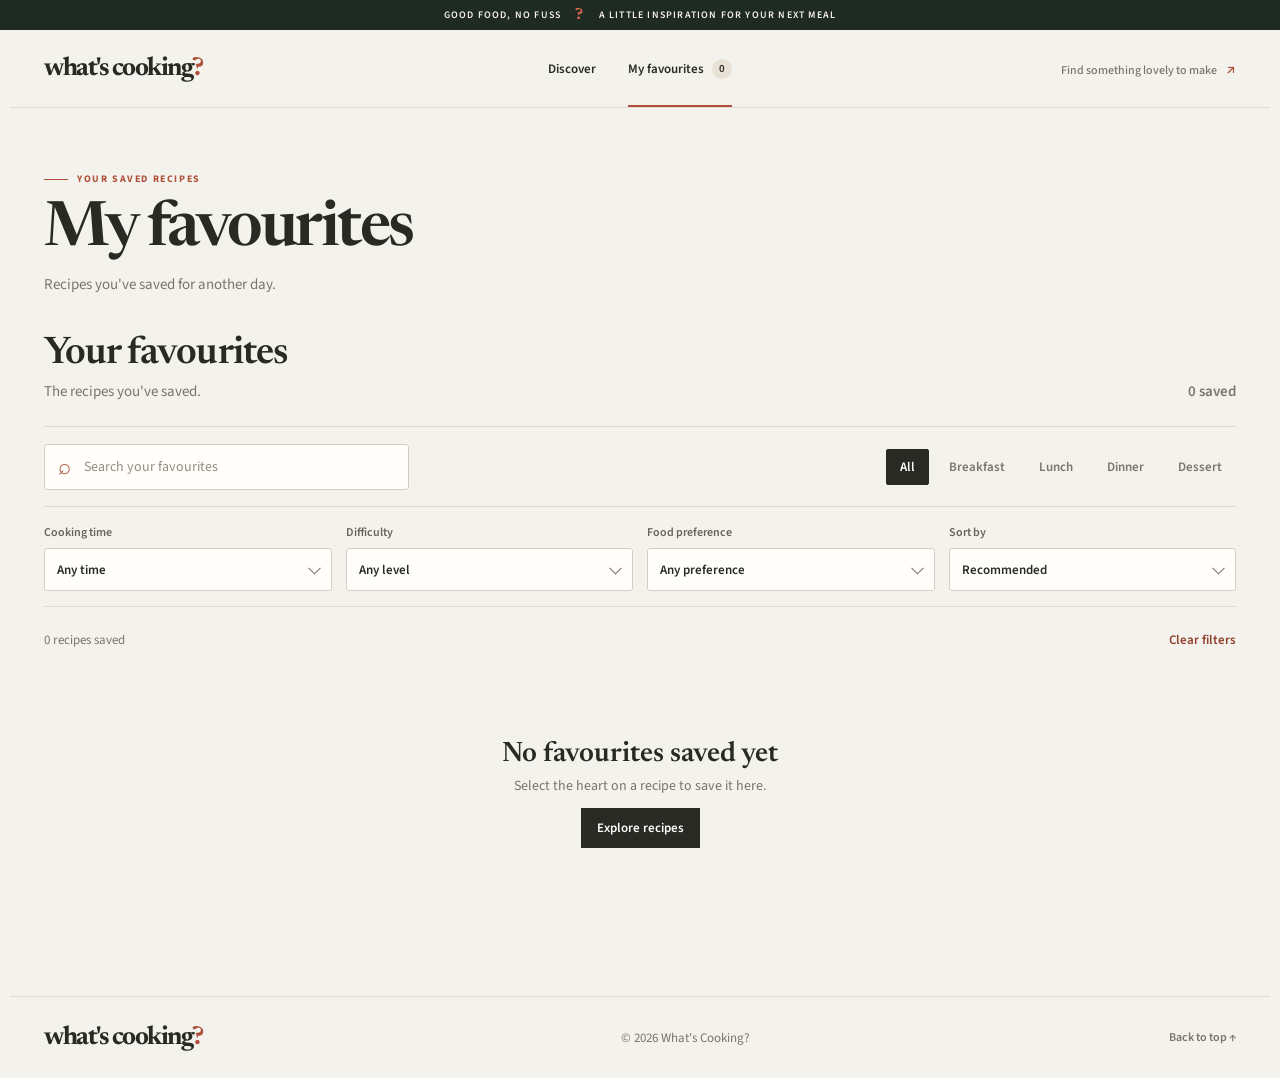
==== favorites.html @ 5bae44d5 "Add files via upload" ====
<!doctype html>
<html lang="en">
<head>
  <meta charset="utf-8">
  <meta name="viewport" content="width=device-width, initial-scale=1">
  <meta name="theme-color" content="#f3f0e8">
  <meta name="description" content="Your saved recipes from What's Cooking?.">
  <title>My Favourites — What's Cooking?</title>
  <link rel="preconnect" href="https://fonts.googleapis.com">
  <link rel="preconnect" href="https://fonts.gstatic.com" crossorigin>
  <link href="https://fonts.googleapis.com/css2?family=Newsreader:opsz,wght@6..72,500;6..72,600;6..72,650;6..72,700&family=Source+Sans+3:wght@400;500;600;700&display=swap" rel="stylesheet">
  <link rel="stylesheet" href="./styles.css?v=6">
  <script src="./recipes.js?v=6" defer></script>
  <script src="./app.js?v=6" defer></script>
</head>
<body data-page="favorites">
  <a class="skip-link" href="#main-content">Skip to content</a>
  <div class="announcement-bar" aria-label="Site message">
    <span>GOOD FOOD, NO FUSS</span>
    <span class="announcement-mark" aria-hidden="true">?</span>
    <span>A LITTLE INSPIRATION FOR YOUR NEXT MEAL</span>
  </div>
  <header class="site-header">
    <a class="wordmark" href="./index.html#discover" aria-label="What's Cooking? home">what's cooking<span>?</span></a>
    <nav class="main-nav" aria-label="Main navigation">
      <a class="nav-link" href="./index.html#discover" data-page-nav="discover">Discover</a>
      <a class="nav-link is-active" href="./favorites.html" data-page-nav="saved" aria-current="page">My favourites <span id="favourite-count" class="nav-count">0</span></a>
    </nav>
    <a class="header-cta" href="./index.html#recipe-grid">Find something lovely to make <span aria-hidden="true">↗</span></a>
  </header>
  <main id="main-content">
    <section class="recent-section" id="recent-section" aria-labelledby="recent-heading" hidden>
      <div class="simple-section-heading"><h2 id="recent-heading">Recently viewed</h2></div>
      <div class="recent-grid" id="recent-list"></div>
    </section>
    <section class="favorites-intro" aria-labelledby="favorites-page-title">
      <p class="section-kicker"><span class="kicker-rule" aria-hidden="true"></span> YOUR SAVED RECIPES</p>
      <h1 id="favorites-page-title">My favourites</h1>
      <p>Recipes you've saved for another day.</p>
    </section>
    <section class="catalog-section favorites-catalog" id="recipe-grid" aria-labelledby="catalog-heading">
      <div class="catalog-heading-row">
        <div>
          <h2 id="catalog-heading">Your favourites</h2>
          <p id="catalog-intro">The recipes you've saved.</p>
        </div>
        <p class="recipe-total" id="recipe-total">0 saved</p>
      </div>
      <div class="catalog-tools">
        <form class="search-form" id="search-form" role="search">
          <label class="sr-only" for="recipe-search">Search your saved recipes</label>
          <span class="search-icon" aria-hidden="true">⌕</span>
          <input id="recipe-search" type="search" placeholder="Search your favourites" autocomplete="off">
          <button class="search-clear" id="clear-search" type="button" aria-label="Clear search" hidden>×</button>
        </form>
        <div class="category-filters" role="group" aria-label="Filter saved recipes by category">
          <button class="filter-chip is-selected" type="button" data-category="All" aria-pressed="true">All</button>
          <button class="filter-chip" type="button" data-category="Breakfast" aria-pressed="false">Breakfast</button>
          <button class="filter-chip" type="button" data-category="Lunch" aria-pressed="false">Lunch</button>
          <button class="filter-chip" type="button" data-category="Dinner" aria-pressed="false">Dinner</button>
          <button class="filter-chip" type="button" data-category="Dessert" aria-pressed="false">Dessert</button>
        </div>
      </div>
      <div class="advanced-filters" id="advanced-filters" aria-label="More recipe filters">
        <label class="filter-field" for="time-filter"><span>Cooking time</span><span class="select-wrap"><select id="time-filter"><option value="any">Any time</option><option value="under20">Under 20 minutes</option><option value="20to40">20–40 minutes</option><option value="over40">Over 40 minutes</option></select></span></label>
        <label class="filter-field" for="difficulty-filter"><span>Difficulty</span><span class="select-wrap"><select id="difficulty-filter"><option value="any">Any level</option><option value="Easy">Easy</option><option value="Medium">Medium</option></select></span></label>
        <label class="filter-field" for="diet-filter"><span>Food preference</span><span class="select-wrap"><select id="diet-filter"><option value="any">Any preference</option><option value="vegetarian">Vegetarian</option><option value="vegan">Vegan</option><option value="pescatarian">Pescatarian</option><option value="meat">Meat &amp; poultry</option></select></span></label>
        <label class="filter-field" for="sort-filter"><span>Sort by</span><span class="select-wrap"><select id="sort-filter"><option value="featured">Recommended</option><option value="quickest">Quickest first</option><option value="longest">Longest first</option><option value="az">Name: A to Z</option></select></span></label>
      </div>
      <div class="results-line"><p id="results-label" aria-live="polite">0 saved</p><button class="reset-button" type="button" id="reset-filters">Clear filters</button></div>
      <div class="recipe-grid" id="recipe-list" aria-live="polite"></div>
      <div class="empty-state" id="empty-state" hidden>
        <h3 id="empty-title">No favourites saved yet</h3>
        <p id="empty-description">Select the heart on a recipe to save it here.</p>
        <a class="button button-dark" href="./index.html#recipe-grid">Explore recipes</a>
        <button type="button" class="button button-dark" id="reset-empty" hidden>Clear filters</button>
      </div>
      <p class="load-error" id="load-error" role="alert" hidden>Recipes could not be loaded. Check that <code>recipes.js</code> is in the same folder.</p>
    </section>
  </main>
  <footer class="site-footer">
    <a class="wordmark footer-wordmark" href="./index.html#discover">what's cooking<span>?</span></a>
    <p>© <span id="current-year"></span> What's Cooking?</p>
    <a href="#main-content" class="back-top">Back to top ↑</a>
  </footer>
  <dialog class="recipe-dialog" id="recipe-dialog" aria-labelledby="dialog-title">
    <div class="dialog-shell">
      <button class="dialog-close" type="button" id="close-dialog" aria-label="Close recipe">×</button>
      <div id="recipe-detail"></div>
      <p class="action-status" id="action-status" role="status" aria-live="polite"></p>
    </div>
  </dialog>
</body>
</html>
---- styles.css ----
/* What's Cooking? — editorial recipe catalogue */
:root {
  --paper: #f4f2ec;
  --paper-deep: #e8e4d9;
  --surface: #fffefa;
  --ink: #292a24;
  --muted: #77766d;
  --line: #dedacf;
  --accent: #ae5039;
  --accent-dark: #913d2b;
  --green: #68745b;
  --serif: "Newsreader", Georgia, serif;
  --sans: "Source Sans 3", "Segoe UI", Arial, sans-serif;
  --content: 1260px;
}
* { box-sizing: border-box; }
html { scroll-behavior: smooth; scroll-padding-top: 90px; }
body { margin: 0; background: var(--paper); color: var(--ink); font-family: var(--sans); -webkit-font-smoothing: antialiased; }
button, input, select { font: inherit; }
button, a { -webkit-tap-highlight-color: transparent; }
a { color: inherit; text-decoration: none; }
button { color: inherit; }
[hidden] { display: none !important; }
:focus-visible { outline: 3px solid var(--accent); outline-offset: 3px; }
::selection { background: #d9b7a9; color: var(--ink); }
.sr-only { position: absolute; width: 1px; height: 1px; padding: 0; margin: -1px; overflow: hidden; clip: rect(0,0,0,0); white-space: nowrap; border: 0; }
.skip-link { position: fixed; top: 10px; left: 10px; z-index: 1000; padding: 12px 16px; background: var(--ink); color: white; transform: translateY(-150%); }
.skip-link:focus { transform: translateY(0); }
.site-header { max-width: var(--content); height: 78px; margin: 0 auto; padding: 0 34px; display: flex; justify-content: space-between; align-items: center; border-bottom: 1px solid var(--line); }
.wordmark { font-family: var(--sans); font-size: 25px; line-height: 1; font-weight: 700; letter-spacing: -1.35px; white-space: nowrap; }
.wordmark span { color: var(--accent); }
.main-nav { display: flex; align-items: center; gap: 34px; height: 100%; }
.nav-link { display: inline-flex; align-items: center; gap: 8px; height: 100%; position: relative; color: var(--muted); font-size: 14px; font-weight: 600; }
.nav-link:hover, .nav-link.is-active { color: var(--ink); }
.nav-link.is-active::after { content: ""; position: absolute; height: 2px; background: var(--accent); bottom: 0; left: 0; right: 0; }
.nav-count { display: inline-grid; place-items: center; min-width: 20px; height: 20px; padding: 0 5px; border-radius: 50%; background: #e4e0d6; color: var(--ink); font-size: 11px; }
.hero { max-width: var(--content); min-height: 438px; margin: 0 auto; padding: 46px 34px 48px; display: grid; grid-template-columns: .88fr 1.12fr; gap: 6%; align-items: center; }
.hero-copy { padding: 8px 0 12px 3.5%; }
.hero h1 { max-width: 510px; margin: 0; font-family: var(--serif); font-size: clamp(45px, 5vw, 67px); line-height: 1.05; font-weight: 600; letter-spacing: -.035em; }
.hero h1 em { display: block; margin-top: 5px; color: var(--accent); font-style: normal; font-weight: 500; }
.hero-description { max-width: 345px; margin: 19px 0 24px; color: var(--muted); font-size: 16px; line-height: 1.55; }
.primary-link { display: inline-flex; align-items: center; gap: 18px; padding: 12px 16px; background: var(--ink); color: var(--surface); font-size: 14px; font-weight: 600; transition: background .2s; }
.primary-link:hover { background: var(--accent-dark); }
.primary-link span { font-size: 18px; line-height: 1; }
.hero-visual { height: 355px; min-width: 0; overflow: hidden; background: var(--paper-deep); }
.hero-visual img { display: block; width: 100%; height: 100%; object-fit: cover; }
.recent-section, .catalog-section { max-width: var(--content); margin: 0 auto; padding-left: 34px; padding-right: 34px; }
.recent-section { padding-top: 12px; padding-bottom: 35px; }
.simple-section-heading { display: flex; align-items: baseline; justify-content: space-between; margin-bottom: 17px; }
.simple-section-heading h2, .catalog-heading-row h2 { margin: 0; font-family: var(--serif); font-size: 31px; font-weight: 600; letter-spacing: -.025em; }
.recent-grid { display: grid; grid-template-columns: repeat(4, minmax(0, 1fr)); gap: 18px; }
.recent-grid .recipe-card .card-image-wrap { height: 145px; }
.recent-grid .card-description { display: none; }
.recent-grid .card-meta { margin-top: 10px; }
.catalog-section { padding-top: 56px; padding-bottom: 88px; }
.catalog-heading-row { display: flex; justify-content: space-between; align-items: end; gap: 20px; margin-bottom: 24px; }
.catalog-heading-row h2 { font-size: 40px; }
.catalog-heading-row p { margin: 8px 0 0; color: var(--muted); font-size: 15px; }
.recipe-total { white-space: nowrap; font-weight: 600; }
.catalog-tools { padding: 17px 0 16px; display: flex; align-items: center; justify-content: space-between; gap: 24px; border-top: 1px solid var(--line); border-bottom: 1px solid var(--line); }
.search-form { width: min(365px, 100%); height: 46px; display: flex; align-items: center; gap: 11px; padding: 0 13px; border: 1px solid #d3cec2; border-radius: 3px; background: var(--surface); transition: border-color .18s, box-shadow .18s; }
.search-form:focus-within { border-color: var(--accent); box-shadow: 0 0 0 3px #ae503914; }
.search-icon { color: var(--accent); font-family: Georgia, serif; font-size: 22px; line-height: 1; }
.search-form input { min-width: 0; width: 100%; border: 0; outline: 0; background: transparent; color: var(--ink); font-size: 14px; }
.search-form input::placeholder { color: #928e83; }
.search-clear { padding: 0 2px; border: 0; background: transparent; color: var(--muted); font-size: 21px; cursor: pointer; }
.category-filters { display: flex; align-items: center; justify-content: flex-end; flex-wrap: wrap; gap: 6px; }
.filter-chip { min-height: 36px; padding: 8px 13px; border: 1px solid transparent; border-radius: 2px; background: transparent; color: var(--muted); font-size: 13px; font-weight: 600; cursor: pointer; transition: background .18s, border-color .18s, color .18s; }
.filter-chip:hover { border-color: #c9c2b5; color: var(--ink); }
.filter-chip.is-selected { border-color: var(--ink); background: var(--ink); color: var(--surface); }
.advanced-filters { display: grid; grid-template-columns: repeat(4, minmax(0, 1fr)); gap: 14px; padding: 17px 0 15px; border-bottom: 1px solid var(--line); }
.filter-field { display: grid; gap: 7px; min-width: 0; color: #66655d; font-size: 12px; font-weight: 600; }
.select-wrap { position: relative; display: block; }
.select-wrap::after { content: ""; position: absolute; top: 50%; right: 13px; width: 8px; height: 8px; border-right: 1.5px solid #77766d; border-bottom: 1.5px solid #77766d; transform: translateY(-70%) rotate(45deg); pointer-events: none; }
.filter-field select { appearance: none; -webkit-appearance: none; width: 100%; min-height: 43px; padding: 0 37px 0 12px; border: 1px solid #d4cfc3; border-radius: 3px; background: var(--surface); color: var(--ink); font-size: 13px; cursor: pointer; transition: border-color .18s, box-shadow .18s; }
.filter-field select:hover { border-color: #aaa393; }
.filter-field select:focus-visible { outline: 0; border-color: var(--accent); box-shadow: 0 0 0 3px #ae503914; }
.results-line { display: flex; align-items: center; justify-content: space-between; padding: 19px 0 16px; }
.results-line p { margin: 0; color: var(--muted); font-size: 13px; }
.reset-button { border: 0; padding: 5px 0; background: transparent; color: var(--accent-dark); font-size: 13px; font-weight: 600; cursor: pointer; }
.reset-button:hover { text-decoration: underline; }
.recipe-grid { display: grid; grid-template-columns: repeat(3, minmax(0, 1fr)); gap: 35px 22px; }
.recipe-card { min-width: 0; }
.card-image-wrap { height: 242px; position: relative; overflow: hidden; background: var(--paper-deep); }
.card-image-button { display: block; width: 100%; height: 100%; padding: 0; border: 0; background: transparent; cursor: pointer; overflow: hidden; }
.card-image-button img { display: block; width: 100%; height: 100%; object-fit: cover; transition: transform .4s ease; }
.recipe-card:hover .card-image-button img { transform: scale(1.035); }
.card-tag { position: absolute; left: 12px; top: 12px; padding: 6px 9px; background: #fffefaed; color: #45463d; font-size: 11px; font-weight: 600; pointer-events: none; }
.favourite-button { position: absolute; top: 10px; right: 10px; width: 37px; height: 37px; display: grid; place-items: center; border: 0; border-radius: 50%; background: var(--surface); color: var(--ink); font-size: 21px; cursor: pointer; transition: color .18s, transform .18s; }
.favourite-button:hover { transform: scale(1.07); }
.favourite-button.is-saved { color: var(--accent); }
.card-meta { display: flex; align-items: center; gap: 8px; margin: 13px 0 7px; color: var(--muted); font-size: 11px; font-weight: 600; }
.card-meta .meta-dot { width: 3px; height: 3px; border-radius: 50%; background: var(--accent); }
.card-title-button { display: inline; padding: 0; border: 0; background: transparent; text-align: left; font-family: var(--serif); font-size: 22px; line-height: 1.25; font-weight: 600; letter-spacing: -.02em; cursor: pointer; }
.card-title-button:hover { color: var(--accent-dark); }
.card-description { max-width: 360px; margin: 7px 0 0; color: var(--muted); font-size: 13px; line-height: 1.55; }
.empty-state { padding: 70px 20px; text-align: center; }
.empty-state h3 { margin: 0 0 8px; font-family: var(--serif); font-size: 28px; font-weight: 600; }
.empty-state p { margin: 0 0 20px; color: var(--muted); font-size: 14px; }
.button { padding: 11px 16px; border: 0; cursor: pointer; font-size: 13px; font-weight: 600; }
.button-dark { background: var(--ink); color: var(--surface); }
.load-error { padding: 18px; border: 1px solid #bd6048; color: #873d2d; background: #fff7f3; font-size: 14px; }
.site-footer { max-width: var(--content); min-height: 82px; margin: 0 auto; padding: 20px 34px; display: flex; align-items: center; justify-content: space-between; border-top: 1px solid var(--line); }
.footer-wordmark { font-size: 21px; }
.site-footer p { margin: 0; color: var(--muted); font-size: 13px; }
.back-top { color: var(--muted); font-size: 12px; font-weight: 600; }
.back-top:hover { color: var(--accent); }
.recipe-dialog { width: min(980px, calc(100% - 28px)); max-width: none; max-height: min(92vh, 920px); padding: 0; border: 0; background: var(--surface); color: var(--ink); box-shadow: 0 22px 75px #18191355; }
.recipe-dialog::backdrop { background: #25251fd1; }
.dialog-shell { position: relative; max-height: min(92vh, 920px); overflow-y: auto; }
.dialog-close { position: sticky; z-index: 5; top: 12px; float: right; width: 38px; height: 38px; margin: 12px 12px -50px 0; border: 0; border-radius: 50%; background: var(--surface); color: var(--ink); font-size: 24px; line-height: 1; cursor: pointer; box-shadow: 0 1px 8px #16161324; }
.detail-hero { display: grid; grid-template-columns: 1fr 1fr; min-height: 315px; background: var(--paper); }
.detail-hero-image { display: block; width: 100%; height: 100%; min-height: 315px; object-fit: cover; }
.detail-intro { align-self: center; padding: 48px 40px 36px; }
.detail-category { margin: 0 0 12px; color: var(--green); font-size: 13px; font-weight: 600; }
.detail-intro h2 { margin: 0; font-family: var(--serif); font-size: clamp(30px, 4vw, 44px); line-height: 1.12; font-weight: 600; letter-spacing: -.03em; }
.detail-description { margin: 14px 0 20px; color: var(--muted); font-size: 14px; line-height: 1.7; }
.detail-meta { display: flex; flex-wrap: wrap; gap: 13px; color: #65645c; font-size: 12px; font-weight: 600; }
.detail-meta span + span::before { content: "·"; margin-right: 13px; color: var(--accent); }
.detail-actions { display: flex; flex-wrap: wrap; gap: 8px; margin-top: 24px; }
.detail-action { min-height: 38px; padding: 8px 12px; border: 1px solid #c9c3b8; background: transparent; color: var(--ink); font-size: 12px; font-weight: 600; cursor: pointer; }
.detail-action:hover { border-color: var(--accent); color: var(--accent-dark); }
.detail-action.primary { border-color: var(--ink); background: var(--ink); color: var(--surface); }
.detail-action.primary.is-saved { border-color: var(--accent); background: var(--accent); }
.detail-body { display: grid; grid-template-columns: .8fr 1.2fr; gap: 48px; padding: 36px 44px 42px; }
.detail-body h3 { margin: 0 0 16px; font-family: var(--serif); font-size: 25px; font-weight: 600; letter-spacing: -.02em; }
.servings-control { display: flex; align-items: center; justify-content: space-between; margin: -2px 0 13px; padding-bottom: 13px; border-bottom: 1px solid var(--line); color: var(--muted); font-size: 13px; }
.servings-buttons { display: flex; align-items: center; gap: 10px; }
.servings-buttons button { width: 29px; height: 29px; border: 1px solid var(--line); background: transparent; cursor: pointer; }
.servings-buttons button:disabled { opacity: .4; cursor: not-allowed; }
.servings-buttons strong { min-width: 14px; text-align: center; }
.ingredient-list { margin: 0; padding: 0; list-style: none; }
.ingredient-list li { padding: 9px 0; border-bottom: 1px solid #e6e0d5; color: #4e4d45; font-size: 14px; line-height: 1.45; }
.ingredient-label { display: flex; align-items: flex-start; gap: 10px; cursor: pointer; }
.ingredient-check { width: 16px; height: 16px; flex: 0 0 16px; margin: 1px 0 0; accent-color: var(--green); }
.ingredient-check:checked + span { color: #89867d; text-decoration: line-through; }
.instructions-list { margin: 0; padding: 0; list-style: none; counter-reset: step; }
.instructions-list li { position: relative; padding: 0 0 19px 40px; color: #55544c; font-size: 14px; line-height: 1.75; counter-increment: step; }
.instructions-list li::before { content: counter(step); position: absolute; left: 0; top: -2px; width: 25px; height: 25px; display: grid; place-items: center; border: 1px solid #c8c2b7; border-radius: 50%; color: var(--accent-dark); font-size: 11px; font-weight: 700; }
.cooking-tip { margin: 0 44px 34px; padding: 17px 19px; border-left: 3px solid var(--green); background: var(--paper); }
.cooking-tip h3 { margin: 0 0 5px; font-family: var(--sans); font-size: 13px; font-weight: 700; }
.cooking-tip p { margin: 0; color: var(--muted); font-size: 13px; line-height: 1.65; }
.action-status { min-height: 18px; margin: 0; padding: 0 44px 15px; color: var(--green); font-size: 13px; }
@media (max-width: 900px) {
  .hero { min-height: 390px; gap: 5%; }
  .hero-copy { padding-left: 0; }
  .hero-visual { height: 310px; }
  .catalog-tools { align-items: flex-start; flex-direction: column; }
  .search-form { width: 100%; }
  .category-filters { justify-content: flex-start; }
  .recipe-grid { grid-template-columns: repeat(2, minmax(0, 1fr)); }
  .recent-grid { grid-template-columns: repeat(2, minmax(0, 1fr)); }
}
@media (max-width: 650px) {
  html { scroll-padding-top: 70px; }
  .site-header { height: 68px; padding: 0 18px; }
  .wordmark { font-size: 23px; }
  .main-nav { gap: 18px; }
  .nav-link { font-size: 12px; }
  .hero { display: flex; flex-direction: column; align-items: stretch; gap: 22px; min-height: 0; padding: 35px 18px 27px; }
  .hero-copy { padding: 0; }
  .hero h1 { max-width: 440px; font-size: clamp(42px, 11vw, 56px); }
  .hero-description { margin: 13px 0 17px; font-size: 14px; }
  .hero-visual { width: 100%; height: 245px; }
  .recent-section, .catalog-section { padding-left: 18px; padding-right: 18px; }
  .recent-section { padding-top: 12px; padding-bottom: 27px; }
  .simple-section-heading h2 { font-size: 26px; }
  .recent-grid { gap: 22px 12px; }
  .recent-grid .recipe-card .card-image-wrap { height: 120px; }
  .catalog-section { padding-top: 40px; padding-bottom: 62px; }
  .catalog-heading-row { align-items: start; }
  .catalog-heading-row h2 { font-size: 33px; }
  .catalog-heading-row p { font-size: 12px; }
  .recipe-total { font-size: 11px; padding-top: 8px; }
  .catalog-tools { padding: 13px 0; gap: 12px; }
  .category-filters { gap: 2px; }
  .filter-chip { padding: 8px 10px; font-size: 11px; }
  .advanced-filters { grid-template-columns: repeat(2, minmax(0, 1fr)); gap: 11px; padding: 13px 0; }
  .filter-field { font-size: 11px; }
  .filter-field select { min-height: 41px; font-size: 11px; }
  .results-line { padding: 16px 0 13px; }
  .recipe-grid { gap: 25px 12px; }
  .card-image-wrap { height: clamp(130px, 39vw, 195px); }
  .card-tag { left: 7px; top: 7px; padding: 5px 7px; font-size: 9px; }
  .favourite-button { width: 32px; height: 32px; top: 6px; right: 6px; font-size: 18px; }
  .card-meta { gap: 6px; margin: 10px 0 6px; font-size: 9px; }
  .card-title-button { font-size: 17px; }
  .card-description { font-size: 11px; line-height: 1.5; }
  .site-footer { min-height: 75px; padding: 18px; flex-wrap: wrap; gap: 10px; }
  .footer-wordmark { font-size: 19px; }
  .site-footer p { order: 3; flex-basis: 100%; }
  .back-top { margin-left: auto; }
  .detail-hero { display: block; }
  .detail-hero-image { height: 220px; min-height: 0; }
  .detail-intro { padding: 26px 22px 25px; }
  .detail-intro h2 { font-size: 32px; }
  .detail-body { grid-template-columns: 1fr; gap: 28px; padding: 27px 22px 31px; }
  .detail-body h3 { margin-bottom: 13px; font-size: 22px; }
  .cooking-tip { margin: 0 22px 25px; }
  .action-status { padding: 0 22px 15px; }
}
@media (prefers-reduced-motion: reduce) {
  *, *::before, *::after { scroll-behavior: auto !important; animation-duration: .01ms !important; animation-iteration-count: 1 !important; transition-duration: .01ms !important; }
}
@media print {
  @page { margin: 16mm; }
  body { background: #fff; }
  body * { visibility: hidden !important; }
  .recipe-dialog[open], .recipe-dialog[open] * { visibility: visible !important; }
  .recipe-dialog[open] { position: absolute; inset: 0; width: 100%; height: auto; max-height: none; margin: 0; padding: 0; overflow: visible; box-shadow: none; background: #fff; }
  .dialog-shell { max-height: none; overflow: visible; }
  .dialog-close, .detail-actions, .action-status, .servings-buttons, .cooking-tip { display: none !important; }
  .detail-hero { grid-template-columns: 34% 1fr; min-height: 170px; background: #fff; }
  .detail-hero-image { min-height: 170px; max-height: 190px; }
  .detail-intro { padding: 15px 20px; }
  .detail-intro h2 { font-size: 26px; }
  .detail-description { margin: 8px 0; }
  .detail-body { gap: 24px; padding: 22px 0; }
  .detail-body h3 { font-size: 18px; }
  .ingredient-list li, .instructions-list li { font-size: 10pt; }
}

/* Restored homepage details and separate favourites page */
.announcement-bar {
  min-height: 30px;
  display: flex;
  align-items: center;
  justify-content: center;
  gap: 14px;
  padding: 5px 14px;
  background: #1f2a22;
  color: #f5f1e8;
  font-size: 10px;
  font-weight: 600;
  letter-spacing: .12em;
  text-align: center;
}
.announcement-mark {
  color: #d96a4e;
  font-family: var(--serif);
  font-size: 16px;
  font-weight: 700;
  line-height: .8;
}
.site-header {
  position: relative;
  display: grid;
  grid-template-columns: 1fr auto 1fr;
  align-items: center;
  justify-content: initial;
}
.wordmark {
  font-family: var(--serif);
  font-size: 26px;
  font-weight: 700;
  letter-spacing: -1.5px;
}
.main-nav {
  grid-column: 2;
  justify-self: center;
  gap: 32px;
}
.nav-link {
  color: var(--ink);
  font-size: 13px;
  font-weight: 600;
}
.nav-count {
  min-width: 20px;
  height: 20px;
  background: #e8e1d5;
}
.header-cta {
  justify-self: end;
  color: var(--muted);
  font-size: 12px;
  font-weight: 500;
  white-space: nowrap;
}
.header-cta span { margin-left: 7px; color: var(--accent); font-size: 16px; }
.header-cta:hover { color: var(--accent-dark); }
.hero {
  min-height: 470px;
  padding-top: 46px;
  padding-bottom: 42px;
}
.hero-copy { padding-left: 2.5%; }
.hero h1 {
  max-width: 515px;
  font-size: clamp(52px, 5.4vw, 76px);
  line-height: .99;
  letter-spacing: -.045em;
}
.hero h1 em {
  margin-top: 5px;
  color: var(--accent);
  font-style: italic;
  font-weight: 500;
}
.hero-description {
  max-width: 390px;
  margin-top: 22px;
  margin-bottom: 20px;
  line-height: 1.7;
}
.primary-link {
  padding: 7px 0 8px;
  border-bottom: 1px solid var(--ink);
  background: transparent;
  color: var(--ink);
  font-size: 13px;
}
.primary-link:hover { background: transparent; color: var(--accent-dark); border-color: var(--accent); }
.primary-link span { color: var(--accent); }
.hero-visual {
  position: relative;
  display: block;
  height: auto;
  min-width: 0;
  overflow: visible;
  background: transparent;
}
.hero-photo {
  height: 355px;
  overflow: hidden;
  background: var(--paper-deep);
}
.hero-photo img {
  display: block;
  width: 100%;
  height: 100%;
  object-fit: cover;
}
.hero-badge {
  position: absolute;
  top: 42%;
  left: -34px;
  width: 116px;
  height: 116px;
  display: flex;
  flex-direction: column;
  align-items: center;
  justify-content: center;
  gap: 4px;
  border-radius: 50%;
  background: #c94f36;
  color: #fff8ee;
  box-shadow: 0 5px 16px #53312220;
  transform: rotate(-8deg);
  text-align: center;
}
.hero-badge span {
  font-size: 8px;
  font-weight: 700;
  letter-spacing: .16em;
}
.hero-badge strong {
  font-family: var(--serif);
  font-size: 25px;
  font-style: italic;
  font-weight: 600;
  line-height: 1;
}
.hero-caption {
  margin: 7px 0 0;
  color: var(--muted);
  font-family: var(--serif);
  font-size: 13px;
  font-style: italic;
  text-align: right;
}
.section-kicker {
  display: flex;
  align-items: center;
  gap: 9px;
  margin: 0 0 13px;
  color: var(--accent);
  font-size: 10px;
  font-weight: 700;
  letter-spacing: .16em;
}
.kicker-rule { width: 24px; height: 1px; background: var(--accent); }
.catalog-section { padding-top: 39px; }
.catalog-heading-row { margin-bottom: 24px; }
.catalog-heading-row h2 { font-size: 38px; }
.reminder-band {
  max-width: calc(var(--content) - 0px);
  min-height: 184px;
  margin: 0 auto 72px;
  padding: 34px 58px;
  display: grid;
  grid-template-columns: 72px 1.2fr 1fr 54px;
  align-items: center;
  gap: 24px;
  background: #e8e1d4;
}
.reminder-mark {
  width: 58px;
  height: 58px;
  display: grid;
  place-items: center;
  color: var(--accent);
  font-family: var(--serif);
  font-size: 62px;
  font-weight: 500;
  line-height: 1;
}
.reminder-heading p {
  margin: 0 0 12px;
  color: var(--accent);
  font-size: 9px;
  font-weight: 700;
  letter-spacing: .18em;
}
.reminder-heading h2 {
  margin: 0;
  font-family: var(--serif);
  font-size: clamp(25px, 2.7vw, 34px);
  font-weight: 600;
  line-height: 1.08;
  letter-spacing: -.035em;
}
.reminder-copy {
  max-width: 310px;
  margin: 0;
  color: #716e64;
  font-size: 13px;
  line-height: 1.7;
}
.reminder-link {
  width: 46px;
  height: 46px;
  display: grid;
  place-items: center;
  border: 1px solid #b9b1a3;
  border-radius: 50%;
  font-size: 19px;
  transition: color .18s, background .18s, border-color .18s;
}
.reminder-link:hover { border-color: var(--ink); background: var(--ink); color: #fff; }
.favorites-intro {
  max-width: var(--content);
  margin: 0 auto;
  padding: 64px 34px 12px;
}
.favorites-intro h1 {
  margin: 0;
  font-family: var(--serif);
  font-size: clamp(42px, 5vw, 62px);
  font-weight: 600;
  letter-spacing: -.04em;
  line-height: 1;
}
.favorites-intro > p:last-child {
  margin: 13px 0 0;
  color: var(--muted);
  font-size: 15px;
}
.favorites-catalog { padding-top: 28px; }
.image-failed {
  display: grid !important;
  place-items: center;
  background: linear-gradient(135deg, #e9e2d6, #ded6c8) !important;
}
.image-failed::after {
  content: "?";
  color: #a89c89;
  font-family: var(--serif);
  font-size: 42px;
  font-style: italic;
}
.image-failed img { display: none !important; }
@media (max-width: 900px) {
  .site-header { grid-template-columns: 1fr auto; }
  .main-nav { grid-column: 2; justify-self: end; }
  .header-cta { display: none; }
  .hero { min-height: 415px; }
  .hero-photo { height: 310px; }
  .hero-badge { left: -25px; width: 100px; height: 100px; }
  .reminder-band { margin-left: 24px; margin-right: 24px; padding: 28px; grid-template-columns: 56px 1.2fr 1fr 45px; gap: 17px; }
}
@media (max-width: 650px) {
  .announcement-bar { min-height: 28px; gap: 8px; font-size: 8px; letter-spacing: .08em; }
  .site-header { height: 68px; padding: 0 18px; grid-template-columns: auto 1fr; }
  .wordmark { font-size: 22px; }
  .main-nav { grid-column: 2; justify-self: end; gap: 15px; }
  .nav-link { font-size: 11px; gap: 5px; }
  .nav-count { min-width: 17px; height: 17px; font-size: 10px; }
  .hero { display: flex; flex-direction: column; align-items: stretch; gap: 25px; min-height: 0; padding: 39px 18px 29px; }
  .hero-copy { padding: 0; }
  .hero h1 { max-width: 460px; font-size: clamp(43px, 11vw, 58px); }
  .hero-description { max-width: 420px; margin: 16px 0 15px; font-size: 14px; }
  .hero-photo { height: 245px; }
  .hero-badge { top: 40%; left: -9px; width: 88px; height: 88px; }
  .hero-badge span { font-size: 7px; }
  .hero-badge strong { font-size: 21px; }
  .hero-caption { font-size: 12px; }
  .catalog-section { padding-top: 34px; }
  .catalog-heading-row h2 { font-size: 33px; }
  .reminder-band { margin: 0 18px 42px; padding: 22px; grid-template-columns: 42px 1fr 42px; gap: 14px; }
  .reminder-mark { width: 38px; height: 38px; font-size: 48px; }
  .reminder-heading h2 { font-size: 25px; }
  .reminder-copy { grid-column: 2 / 4; max-width: none; font-size: 12px; }
  .reminder-link { grid-column: 3; grid-row: 1; width: 38px; height: 38px; }
  .favorites-intro { padding: 43px 18px 10px; }
  .favorites-intro h1 { font-size: 42px; }
  .favorites-catalog { padding-top: 23px; }
}
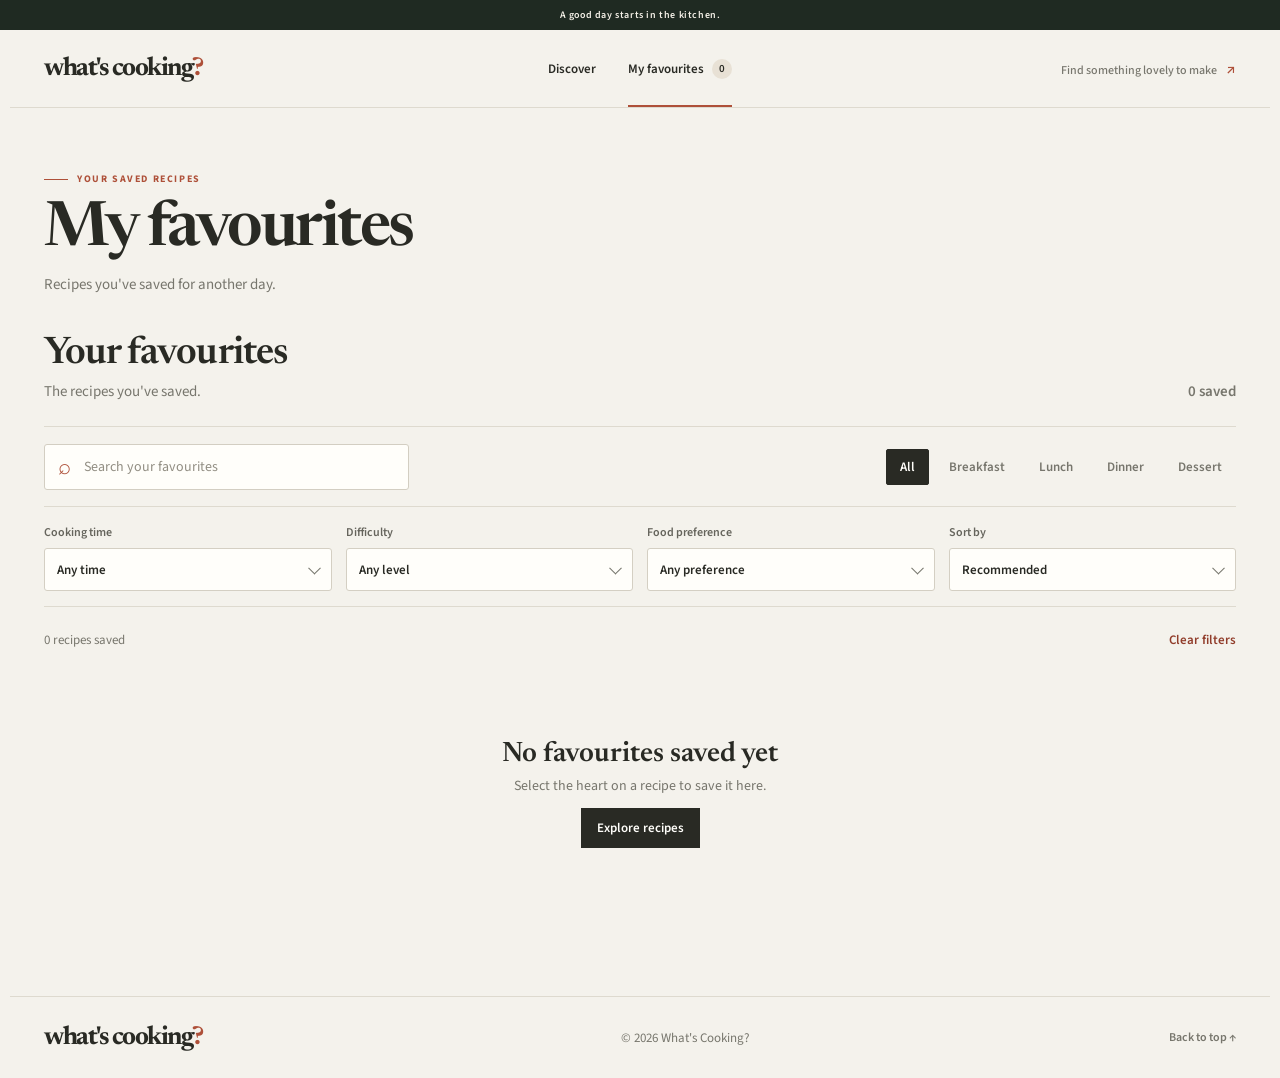
==== commit 733c4195: "Add files via upload" ====
--- a/favorites.html
+++ b/favorites.html
@@ -9,16 +9,14 @@
   <link rel="preconnect" href="https://fonts.googleapis.com">
   <link rel="preconnect" href="https://fonts.gstatic.com" crossorigin>
   <link href="https://fonts.googleapis.com/css2?family=Newsreader:opsz,wght@6..72,500;6..72,600;6..72,650;6..72,700&family=Source+Sans+3:wght@400;500;600;700&display=swap" rel="stylesheet">
-  <link rel="stylesheet" href="./styles.css?v=6">
-  <script src="./recipes.js?v=6" defer></script>
-  <script src="./app.js?v=6" defer></script>
+  <link rel="stylesheet" href="./styles.css?v=7">
+  <script src="./recipes.js?v=7" defer></script>
+  <script src="./app.js?v=7" defer></script>
 </head>
 <body data-page="favorites">
   <a class="skip-link" href="#main-content">Skip to content</a>
   <div class="announcement-bar" aria-label="Site message">
-    <span>GOOD FOOD, NO FUSS</span>
-    <span class="announcement-mark" aria-hidden="true">?</span>
-    <span>A LITTLE INSPIRATION FOR YOUR NEXT MEAL</span>
+    <span>A good day starts in the kitchen.</span>
   </div>
   <header class="site-header">
     <a class="wordmark" href="./index.html#discover" aria-label="What's Cooking? home">what's cooking<span>?</span></a>
--- a/styles.css
+++ b/styles.css
@@ -232,7 +232,7 @@
   color: #f5f1e8;
   font-size: 10px;
   font-weight: 600;
-  letter-spacing: .12em;
+  letter-spacing: .06em;
   text-align: center;
 }
 .announcement-mark {
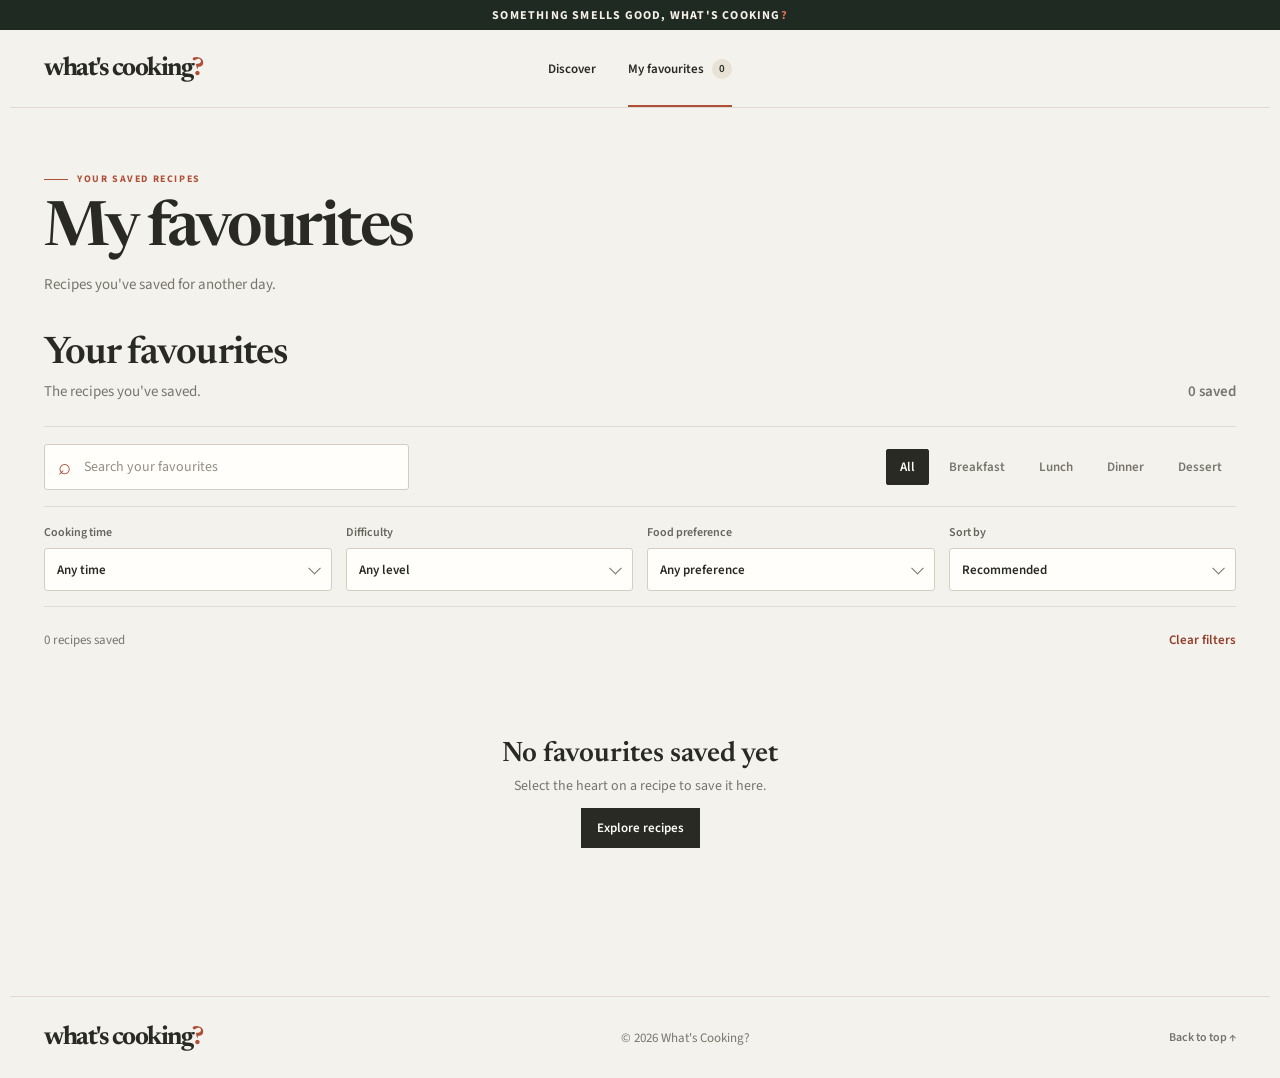
==== commit fece9db4: "Add files via upload" ====
--- a/favorites.html
+++ b/favorites.html
@@ -9,14 +9,14 @@
   <link rel="preconnect" href="https://fonts.googleapis.com">
   <link rel="preconnect" href="https://fonts.gstatic.com" crossorigin>
   <link href="https://fonts.googleapis.com/css2?family=Newsreader:opsz,wght@6..72,500;6..72,600;6..72,650;6..72,700&family=Source+Sans+3:wght@400;500;600;700&display=swap" rel="stylesheet">
-  <link rel="stylesheet" href="./styles.css?v=7">
-  <script src="./recipes.js?v=7" defer></script>
-  <script src="./app.js?v=7" defer></script>
+  <link rel="stylesheet" href="./styles.css?v=8">
+  <script src="./recipes.js?v=8" defer></script>
+  <script src="./app.js?v=8" defer></script>
 </head>
 <body data-page="favorites">
   <a class="skip-link" href="#main-content">Skip to content</a>
   <div class="announcement-bar" aria-label="Site message">
-    <span>A good day starts in the kitchen.</span>
+    <span>Something smells good, what's cooking<span class="announcement-question">?</span></span>
   </div>
   <header class="site-header">
     <a class="wordmark" href="./index.html#discover" aria-label="What's Cooking? home">what's cooking<span>?</span></a>
@@ -24,7 +24,6 @@
       <a class="nav-link" href="./index.html#discover" data-page-nav="discover">Discover</a>
       <a class="nav-link is-active" href="./favorites.html" data-page-nav="saved" aria-current="page">My favourites <span id="favourite-count" class="nav-count">0</span></a>
     </nav>
-    <a class="header-cta" href="./index.html#recipe-grid">Find something lovely to make <span aria-hidden="true">↗</span></a>
   </header>
   <main id="main-content">
     <section class="recent-section" id="recent-section" aria-labelledby="recent-heading" hidden>
--- a/styles.css
+++ b/styles.css
@@ -230,10 +230,15 @@
   padding: 5px 14px;
   background: #1f2a22;
   color: #f5f1e8;
-  font-size: 10px;
-  font-weight: 600;
-  letter-spacing: .06em;
+  font-size: 12px;
+  font-weight: 700;
+  letter-spacing: .10em;
+  text-transform: uppercase;
   text-align: center;
+}
+.announcement-question {
+  color: #d96a4e;
+  font-weight: 800;
 }
 .announcement-mark {
   color: #d96a4e;
@@ -291,6 +296,7 @@
   line-height: .99;
   letter-spacing: -.045em;
 }
+.hero-question { color: var(--accent); }
 .hero h1 em {
   margin-top: 5px;
   color: var(--accent);
@@ -480,7 +486,7 @@
   .reminder-band { margin-left: 24px; margin-right: 24px; padding: 28px; grid-template-columns: 56px 1.2fr 1fr 45px; gap: 17px; }
 }
 @media (max-width: 650px) {
-  .announcement-bar { min-height: 28px; gap: 8px; font-size: 8px; letter-spacing: .08em; }
+  .announcement-bar { min-height: 30px; gap: 8px; padding: 5px 10px; font-size: 10px; letter-spacing: .06em; }
   .site-header { height: 68px; padding: 0 18px; grid-template-columns: auto 1fr; }
   .wordmark { font-size: 22px; }
   .main-nav { grid-column: 2; justify-self: end; gap: 15px; }
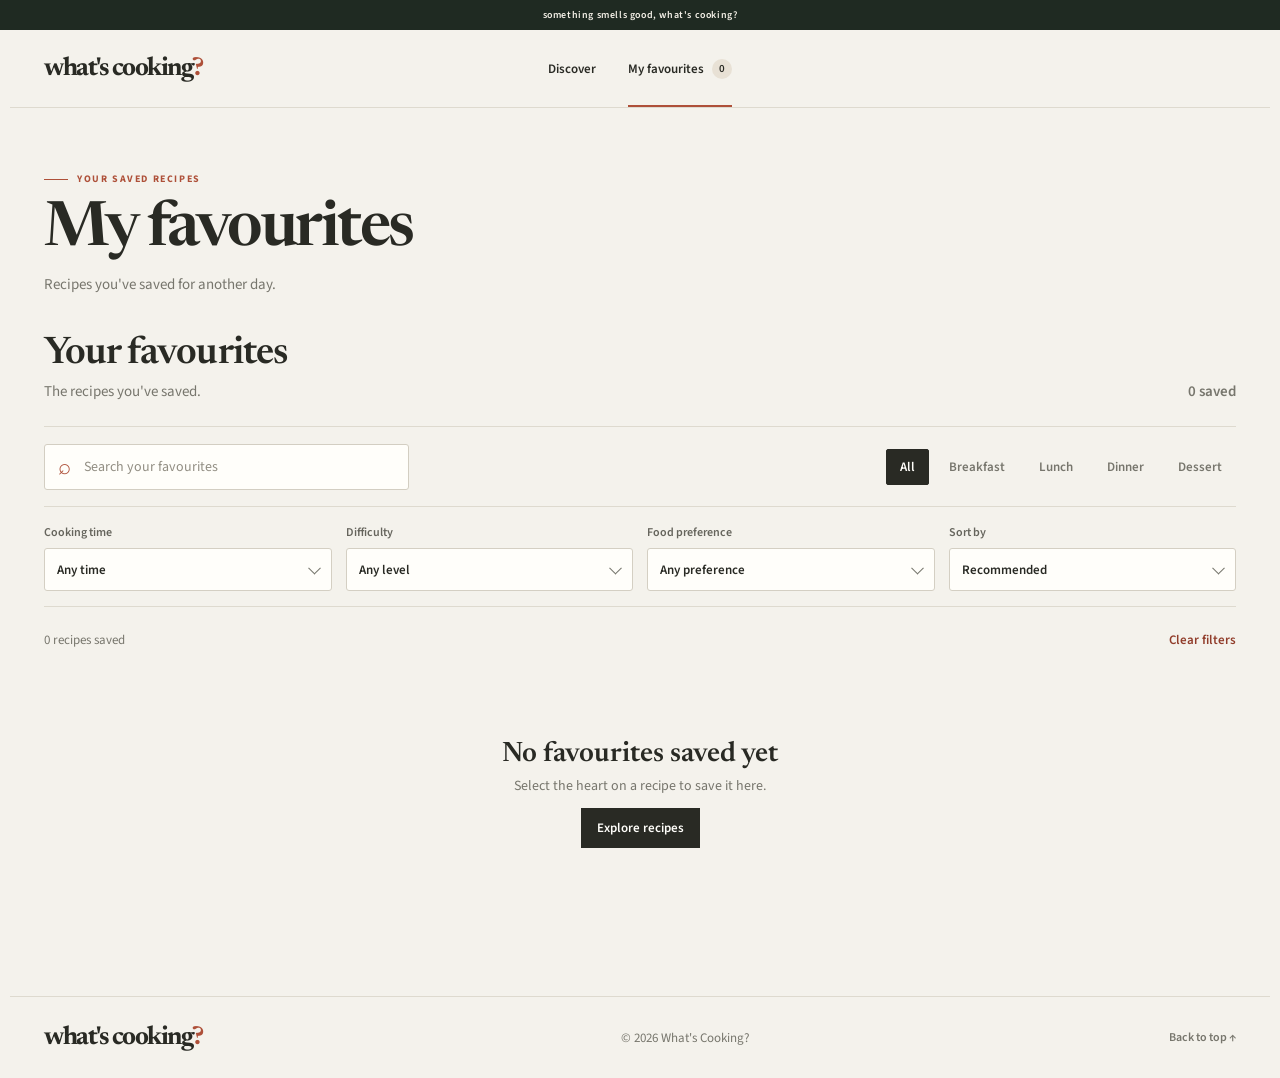
==== commit c743c5e6: "Add files via upload" ====
--- a/favorites.html
+++ b/favorites.html
@@ -16,7 +16,7 @@
 <body data-page="favorites">
   <a class="skip-link" href="#main-content">Skip to content</a>
   <div class="announcement-bar" aria-label="Site message">
-    <span>Something smells good, what's cooking<span class="announcement-question">?</span></span>
+    <span class="announcement-copy">something smells good, what's cooking<span class="announcement-question">?</span></span>
   </div>
   <header class="site-header">
     <a class="wordmark" href="./index.html#discover" aria-label="What's Cooking? home">what's cooking<span>?</span></a>
--- a/styles.css
+++ b/styles.css
@@ -220,6 +220,35 @@
   .ingredient-list li, .instructions-list li { font-size: 10pt; }
 }
 
+/* Small, aligned announcement copy and preserved hero spacing after copy removal */
+.announcement-bar {
+  font-size: 9px;
+  line-height: 1;
+}
+.announcement-copy {
+  display: inline-block;
+  font-size: inherit;
+  line-height: 1;
+}
+.announcement-question {
+  display: inline-block;
+  font-size: inherit;
+  line-height: 1;
+  vertical-align: baseline;
+}
+.wordmark span {
+  font-size: 1em;
+  line-height: 1;
+  vertical-align: baseline;
+}
+.hero-description-spacer {
+  height: 3.4em;
+  min-height: 3.4em;
+}
+@media (max-width: 650px) {
+  .announcement-bar { font-size: 8px; }
+}
+
 /* Restored homepage details and separate favourites page */
 .announcement-bar {
   min-height: 30px;
@@ -230,15 +259,10 @@
   padding: 5px 14px;
   background: #1f2a22;
   color: #f5f1e8;
-  font-size: 12px;
-  font-weight: 700;
-  letter-spacing: .10em;
-  text-transform: uppercase;
+  font-size: 10px;
+  font-weight: 600;
+  letter-spacing: .06em;
   text-align: center;
-}
-.announcement-question {
-  color: #d96a4e;
-  font-weight: 800;
 }
 .announcement-mark {
   color: #d96a4e;
@@ -296,7 +320,6 @@
   line-height: .99;
   letter-spacing: -.045em;
 }
-.hero-question { color: var(--accent); }
 .hero h1 em {
   margin-top: 5px;
   color: var(--accent);
@@ -486,7 +509,7 @@
   .reminder-band { margin-left: 24px; margin-right: 24px; padding: 28px; grid-template-columns: 56px 1.2fr 1fr 45px; gap: 17px; }
 }
 @media (max-width: 650px) {
-  .announcement-bar { min-height: 30px; gap: 8px; padding: 5px 10px; font-size: 10px; letter-spacing: .06em; }
+  .announcement-bar { min-height: 28px; gap: 8px; font-size: 8px; letter-spacing: .08em; }
   .site-header { height: 68px; padding: 0 18px; grid-template-columns: auto 1fr; }
   .wordmark { font-size: 22px; }
   .main-nav { grid-column: 2; justify-self: end; gap: 15px; }
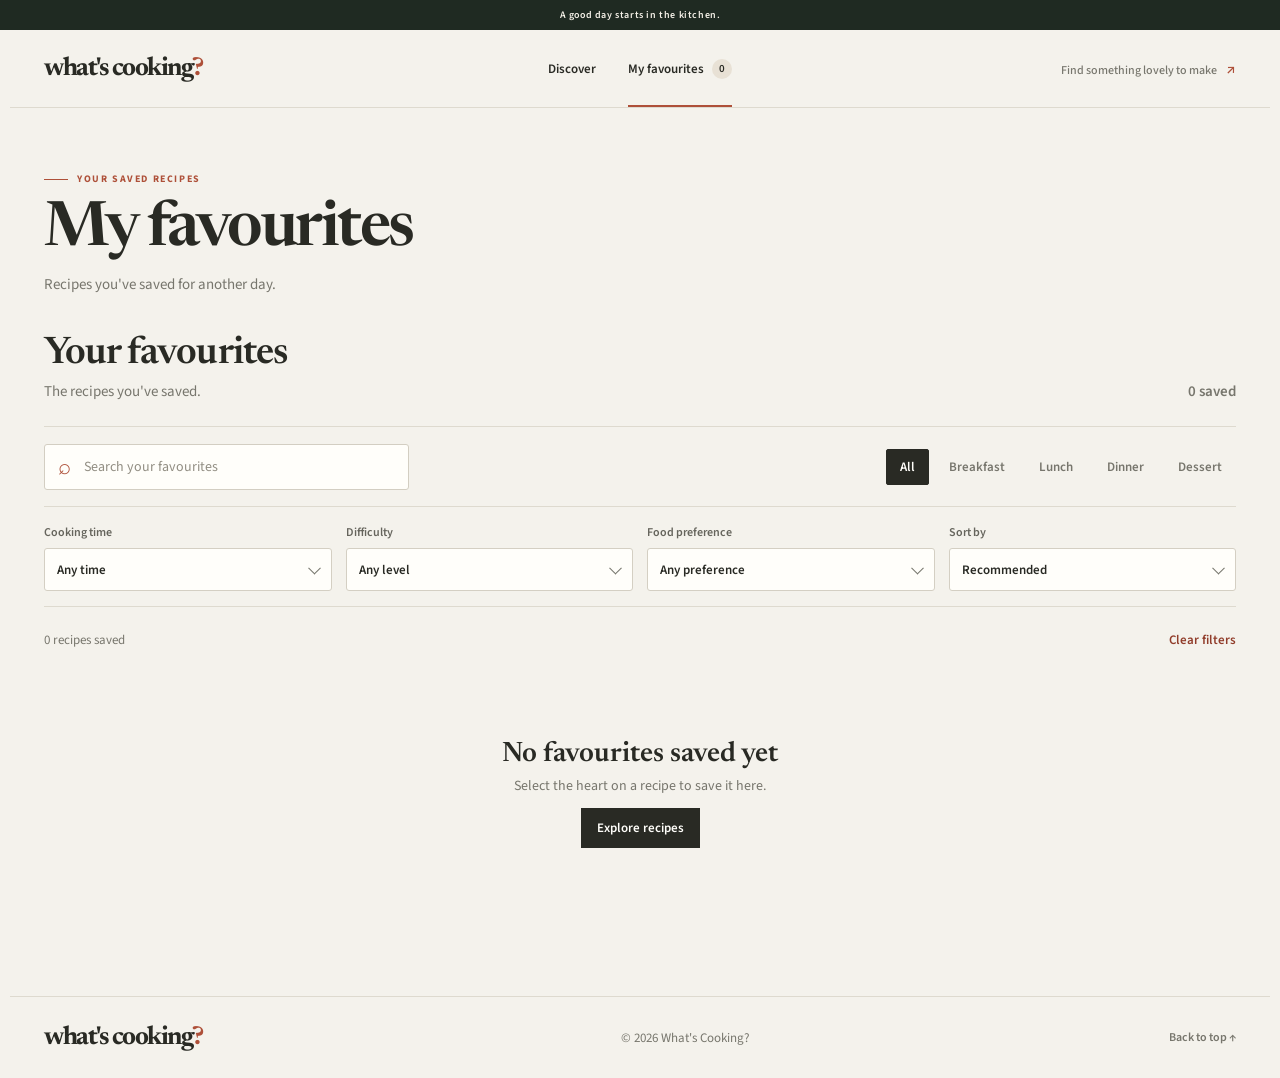
==== commit 5ac01456: "Add files via upload" ====
--- a/favorites.html
+++ b/favorites.html
@@ -9,14 +9,14 @@
   <link rel="preconnect" href="https://fonts.googleapis.com">
   <link rel="preconnect" href="https://fonts.gstatic.com" crossorigin>
   <link href="https://fonts.googleapis.com/css2?family=Newsreader:opsz,wght@6..72,500;6..72,600;6..72,650;6..72,700&family=Source+Sans+3:wght@400;500;600;700&display=swap" rel="stylesheet">
-  <link rel="stylesheet" href="./styles.css?v=8">
-  <script src="./recipes.js?v=8" defer></script>
-  <script src="./app.js?v=8" defer></script>
+  <link rel="stylesheet" href="./styles.css?v=7">
+  <script src="./recipes.js?v=7" defer></script>
+  <script src="./app.js?v=7" defer></script>
 </head>
 <body data-page="favorites">
   <a class="skip-link" href="#main-content">Skip to content</a>
   <div class="announcement-bar" aria-label="Site message">
-    <span class="announcement-copy">something smells good, what's cooking<span class="announcement-question">?</span></span>
+    <span>A good day starts in the kitchen.</span>
   </div>
   <header class="site-header">
     <a class="wordmark" href="./index.html#discover" aria-label="What's Cooking? home">what's cooking<span>?</span></a>
@@ -24,6 +24,7 @@
       <a class="nav-link" href="./index.html#discover" data-page-nav="discover">Discover</a>
       <a class="nav-link is-active" href="./favorites.html" data-page-nav="saved" aria-current="page">My favourites <span id="favourite-count" class="nav-count">0</span></a>
     </nav>
+    <a class="header-cta" href="./index.html#recipe-grid">Find something lovely to make <span aria-hidden="true">↗</span></a>
   </header>
   <main id="main-content">
     <section class="recent-section" id="recent-section" aria-labelledby="recent-heading" hidden>
--- a/styles.css
+++ b/styles.css
@@ -220,35 +220,6 @@
   .ingredient-list li, .instructions-list li { font-size: 10pt; }
 }
 
-/* Small, aligned announcement copy and preserved hero spacing after copy removal */
-.announcement-bar {
-  font-size: 9px;
-  line-height: 1;
-}
-.announcement-copy {
-  display: inline-block;
-  font-size: inherit;
-  line-height: 1;
-}
-.announcement-question {
-  display: inline-block;
-  font-size: inherit;
-  line-height: 1;
-  vertical-align: baseline;
-}
-.wordmark span {
-  font-size: 1em;
-  line-height: 1;
-  vertical-align: baseline;
-}
-.hero-description-spacer {
-  height: 3.4em;
-  min-height: 3.4em;
-}
-@media (max-width: 650px) {
-  .announcement-bar { font-size: 8px; }
-}
-
 /* Restored homepage details and separate favourites page */
 .announcement-bar {
   min-height: 30px;
